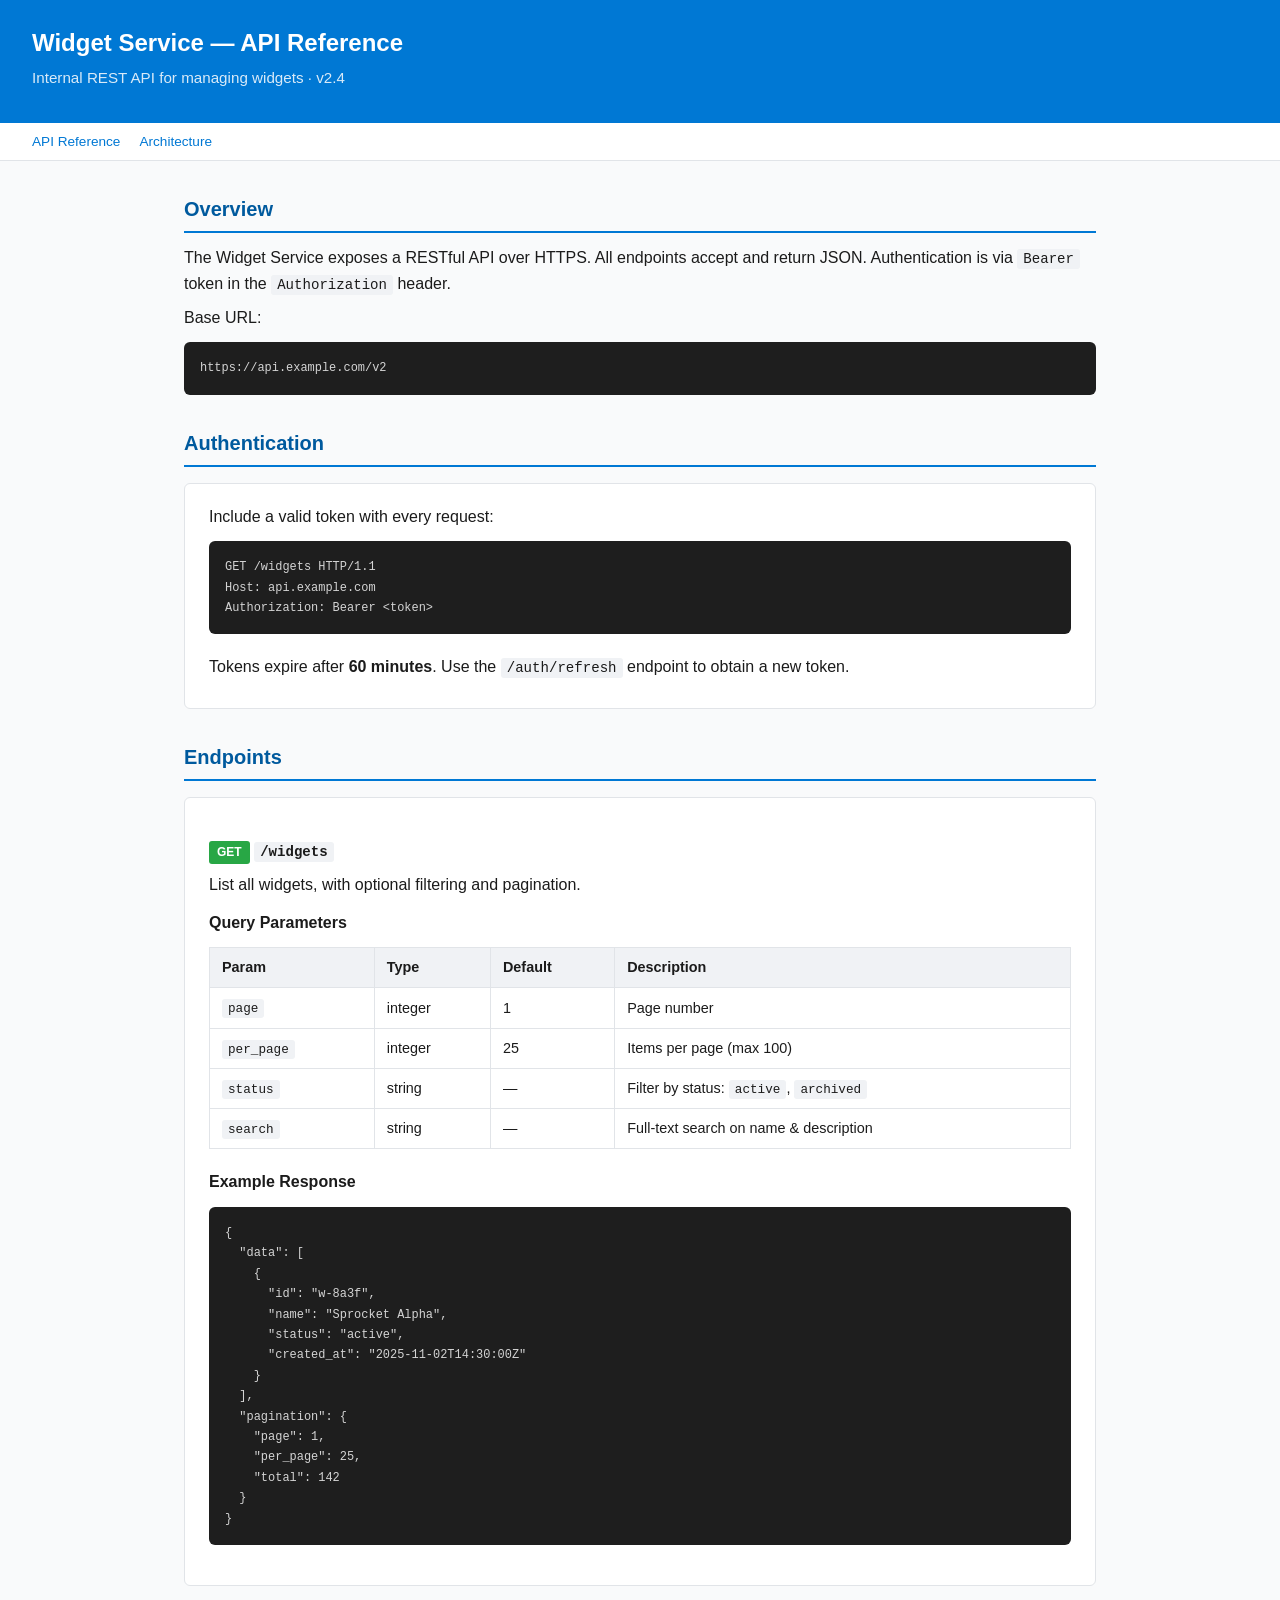
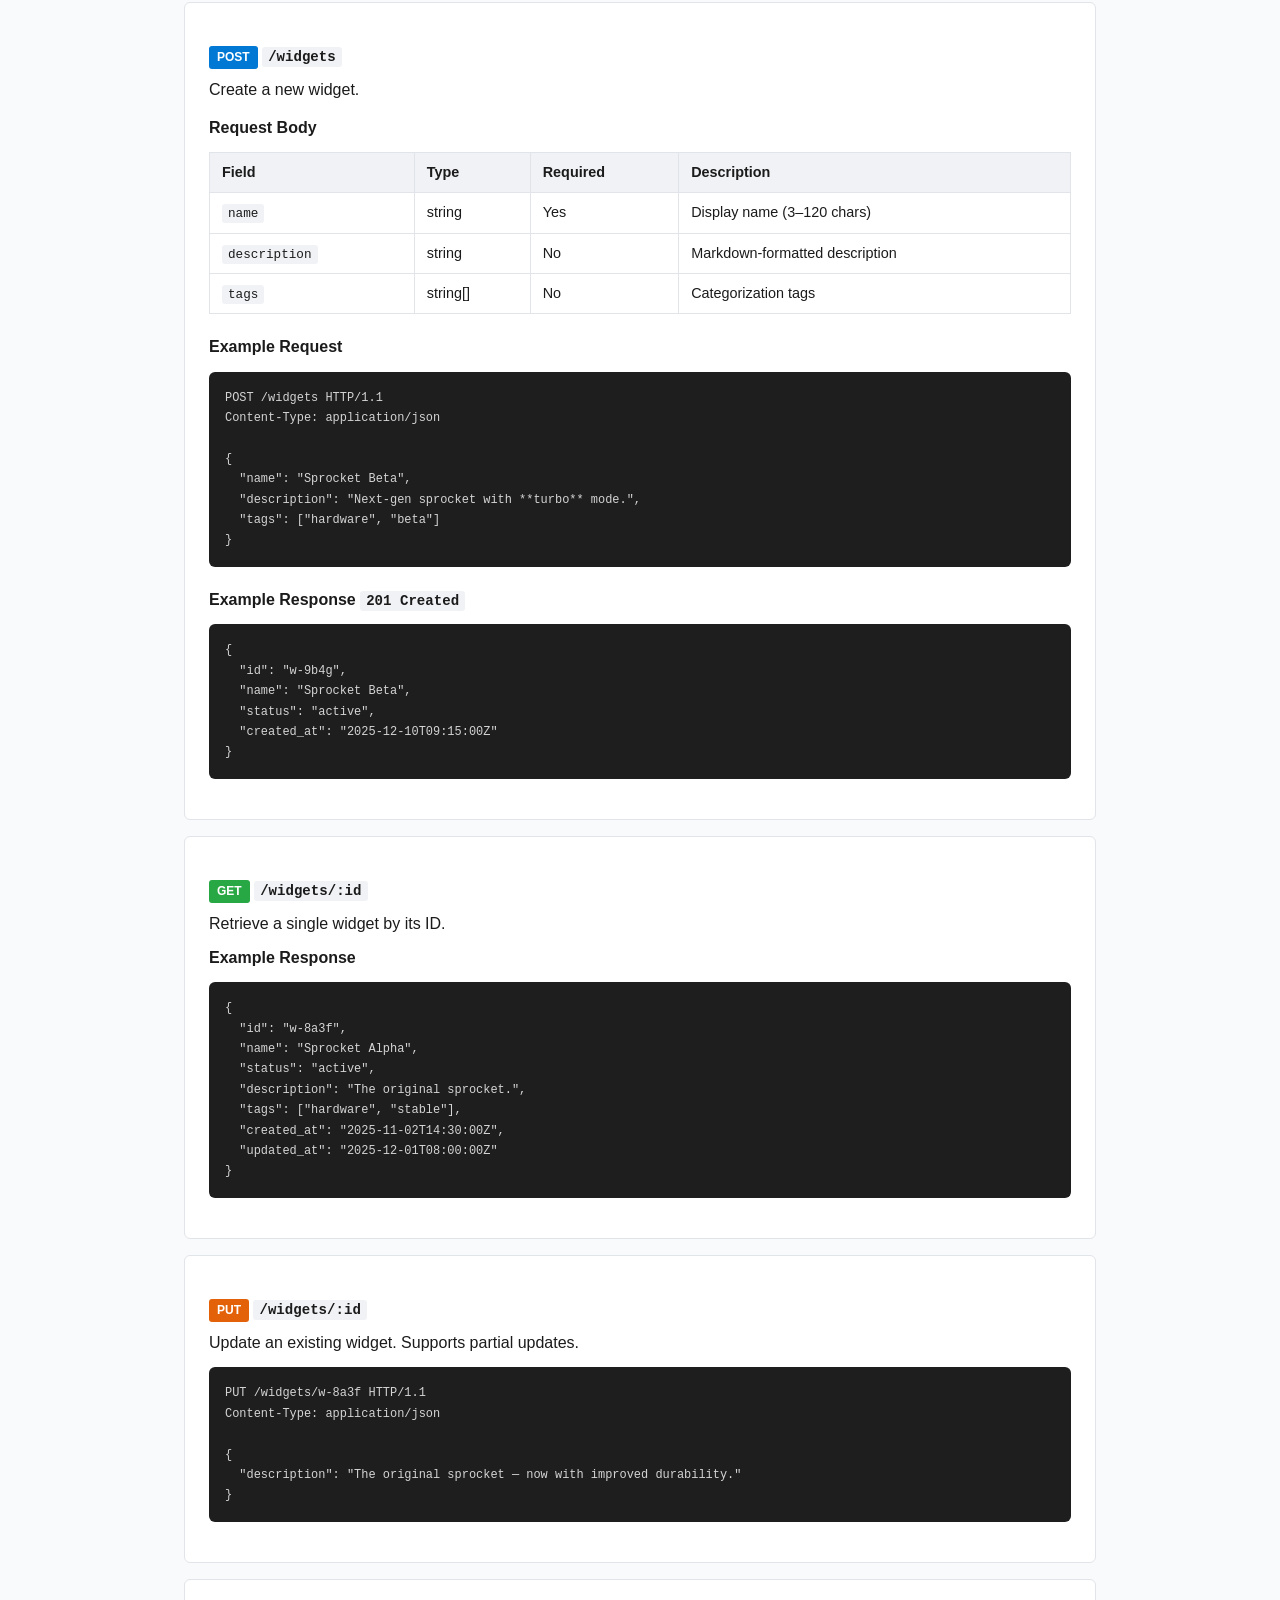
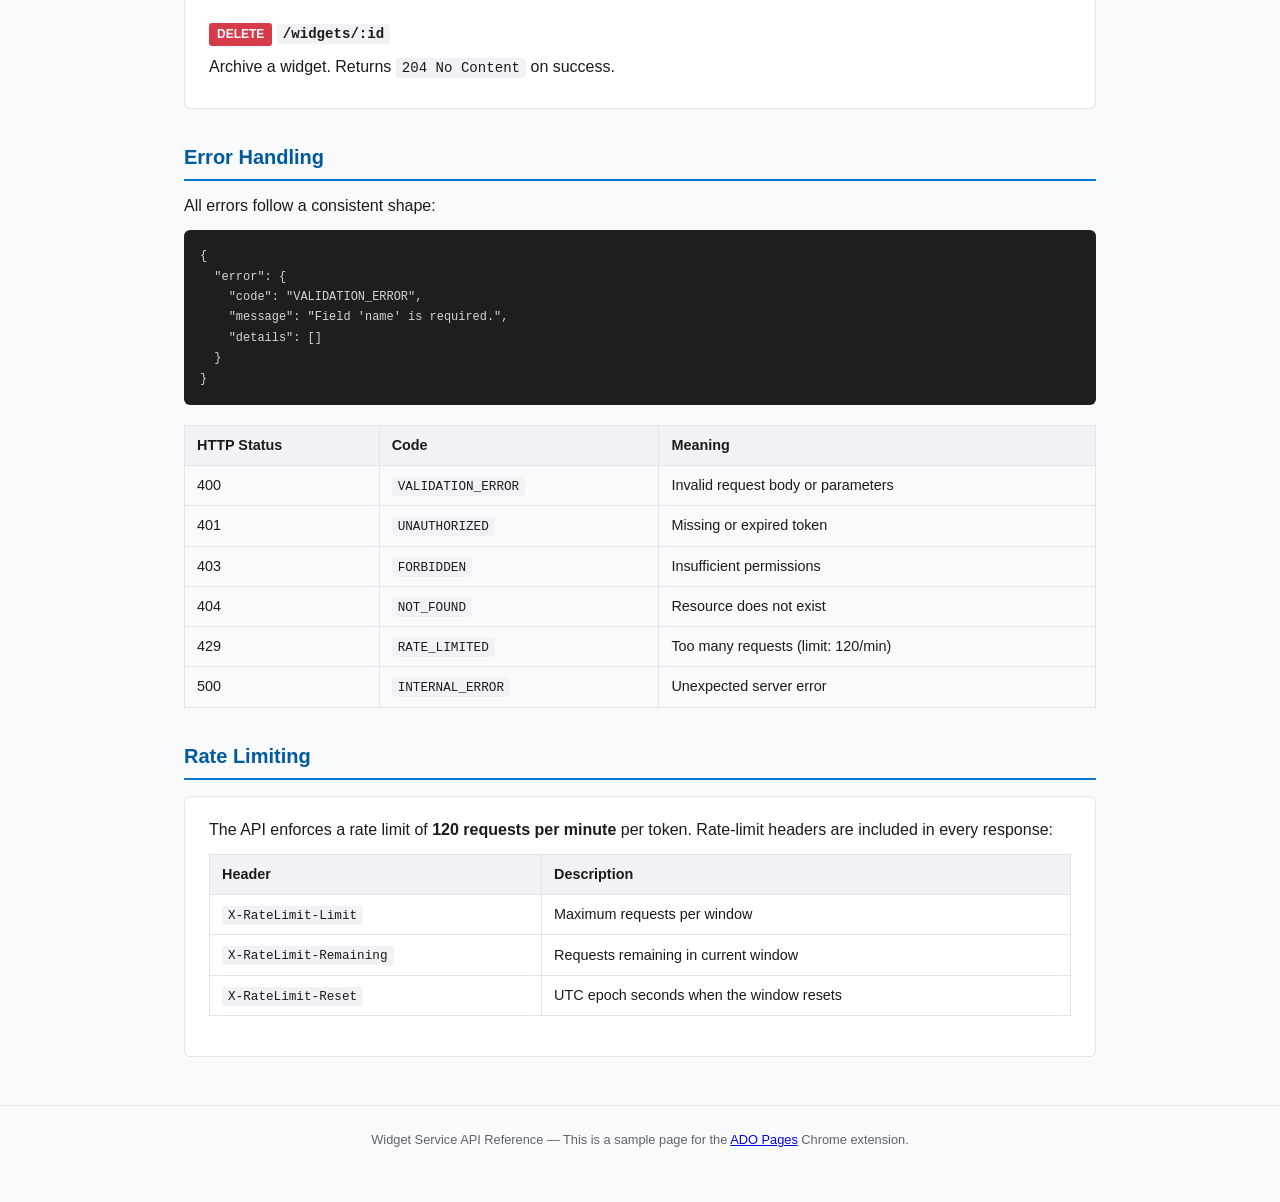
==== docs/api-reference.html @ df61b42a "Add docs/ folder for GitHub Pages" ====
<!DOCTYPE html>
<html lang="en">
<head>
  <meta charset="utf-8">
  <meta name="viewport" content="width=device-width, initial-scale=1">
  <title>Widget Service — API Reference</title>
  <link rel="stylesheet" href="css/style.css">
</head>
<body>

<header>
  <h1>Widget Service — API Reference</h1>
  <p>Internal REST API for managing widgets &middot; v2.4</p>
</header>

<nav class="samples-nav">
  <a href="api-reference.html">API Reference</a>
  <a href="architecture.html">Architecture</a>
</nav>

<main>

<!-- ────────────────────────────────────────────────────────────────────────── -->
<h2>Overview</h2>
<p>
  The Widget Service exposes a RESTful API over HTTPS.
  All endpoints accept and return JSON. Authentication is via
  <code>Bearer</code> token in the <code>Authorization</code> header.
</p>
<p>Base URL:</p>
<pre><code>https://api.example.com/v2</code></pre>

<!-- ────────────────────────────────────────────────────────────────────────── -->
<h2>Authentication</h2>
<div class="card">
  <p>Include a valid token with every request:</p>
<pre><code>GET /widgets HTTP/1.1
Host: api.example.com
Authorization: Bearer &lt;token&gt;</code></pre>
  <p>Tokens expire after <strong>60 minutes</strong>. Use the <code>/auth/refresh</code> endpoint to obtain a new token.</p>
</div>

<!-- ────────────────────────────────────────────────────────────────────────── -->
<h2>Endpoints</h2>

<!-- GET /widgets -->
<div class="card">
  <h3><span class="method-badge get">GET</span> <code>/widgets</code></h3>
  <p>List all widgets, with optional filtering and pagination.</p>

  <h4 style="margin-top:12px">Query Parameters</h4>
  <table>
    <tr><th>Param</th><th>Type</th><th>Default</th><th>Description</th></tr>
    <tr><td><code>page</code></td><td>integer</td><td>1</td><td>Page number</td></tr>
    <tr><td><code>per_page</code></td><td>integer</td><td>25</td><td>Items per page (max 100)</td></tr>
    <tr><td><code>status</code></td><td>string</td><td>&mdash;</td><td>Filter by status: <code>active</code>, <code>archived</code></td></tr>
    <tr><td><code>search</code></td><td>string</td><td>&mdash;</td><td>Full-text search on name &amp; description</td></tr>
  </table>

  <h4>Example Response</h4>
<pre><code>{
  "data": [
    {
      "id": "w-8a3f",
      "name": "Sprocket Alpha",
      "status": "active",
      "created_at": "2025-11-02T14:30:00Z"
    }
  ],
  "pagination": {
    "page": 1,
    "per_page": 25,
    "total": 142
  }
}</code></pre>
</div>

<!-- POST /widgets -->
<div class="card">
  <h3><span class="method-badge post">POST</span> <code>/widgets</code></h3>
  <p>Create a new widget.</p>

  <h4 style="margin-top:12px">Request Body</h4>
  <table>
    <tr><th>Field</th><th>Type</th><th>Required</th><th>Description</th></tr>
    <tr><td><code>name</code></td><td>string</td><td>Yes</td><td>Display name (3–120 chars)</td></tr>
    <tr><td><code>description</code></td><td>string</td><td>No</td><td>Markdown-formatted description</td></tr>
    <tr><td><code>tags</code></td><td>string[]</td><td>No</td><td>Categorization tags</td></tr>
  </table>

  <h4>Example Request</h4>
<pre><code>POST /widgets HTTP/1.1
Content-Type: application/json

{
  "name": "Sprocket Beta",
  "description": "Next-gen sprocket with **turbo** mode.",
  "tags": ["hardware", "beta"]
}</code></pre>

  <h4>Example Response <code>201 Created</code></h4>
<pre><code>{
  "id": "w-9b4g",
  "name": "Sprocket Beta",
  "status": "active",
  "created_at": "2025-12-10T09:15:00Z"
}</code></pre>
</div>

<!-- GET /widgets/:id -->
<div class="card">
  <h3><span class="method-badge get">GET</span> <code>/widgets/:id</code></h3>
  <p>Retrieve a single widget by its ID.</p>

  <h4>Example Response</h4>
<pre><code>{
  "id": "w-8a3f",
  "name": "Sprocket Alpha",
  "status": "active",
  "description": "The original sprocket.",
  "tags": ["hardware", "stable"],
  "created_at": "2025-11-02T14:30:00Z",
  "updated_at": "2025-12-01T08:00:00Z"
}</code></pre>
</div>

<!-- PUT /widgets/:id -->
<div class="card">
  <h3><span class="method-badge put">PUT</span> <code>/widgets/:id</code></h3>
  <p>Update an existing widget. Supports partial updates.</p>

<pre><code>PUT /widgets/w-8a3f HTTP/1.1
Content-Type: application/json

{
  "description": "The original sprocket — now with improved durability."
}</code></pre>
</div>

<!-- DELETE /widgets/:id -->
<div class="card">
  <h3><span class="method-badge delete">DELETE</span> <code>/widgets/:id</code></h3>
  <p>Archive a widget. Returns <code>204 No Content</code> on success.</p>
</div>

<!-- ────────────────────────────────────────────────────────────────────────── -->
<h2>Error Handling</h2>
<p>All errors follow a consistent shape:</p>
<pre><code>{
  "error": {
    "code": "VALIDATION_ERROR",
    "message": "Field 'name' is required.",
    "details": []
  }
}</code></pre>

<table>
  <tr><th>HTTP Status</th><th>Code</th><th>Meaning</th></tr>
  <tr><td>400</td><td><code>VALIDATION_ERROR</code></td><td>Invalid request body or parameters</td></tr>
  <tr><td>401</td><td><code>UNAUTHORIZED</code></td><td>Missing or expired token</td></tr>
  <tr><td>403</td><td><code>FORBIDDEN</code></td><td>Insufficient permissions</td></tr>
  <tr><td>404</td><td><code>NOT_FOUND</code></td><td>Resource does not exist</td></tr>
  <tr><td>429</td><td><code>RATE_LIMITED</code></td><td>Too many requests (limit: 120/min)</td></tr>
  <tr><td>500</td><td><code>INTERNAL_ERROR</code></td><td>Unexpected server error</td></tr>
</table>

<!-- ────────────────────────────────────────────────────────────────────────── -->
<h2>Rate Limiting</h2>
<div class="card">
  <p>The API enforces a rate limit of <strong>120 requests per minute</strong> per token.
     Rate-limit headers are included in every response:</p>
  <table>
    <tr><th>Header</th><th>Description</th></tr>
    <tr><td><code>X-RateLimit-Limit</code></td><td>Maximum requests per window</td></tr>
    <tr><td><code>X-RateLimit-Remaining</code></td><td>Requests remaining in current window</td></tr>
    <tr><td><code>X-RateLimit-Reset</code></td><td>UTC epoch seconds when the window resets</td></tr>
  </table>
</div>

</main>

<footer>
  Widget Service API Reference &mdash; This is a sample page for the
  <a href="https://github.com/vineeththomasalex/ADOPagesExtension">ADO Pages</a> Chrome extension.
</footer>

</body>
</html>
---- docs/css/style.css ----
/* ─── Shared styles for ADO Pages samples ─────────────────────────────────── */

:root {
  --brand:     #0078d4;
  --brand-dk:  #005a9e;
  --bg:        #f9fafb;
  --surface:   #ffffff;
  --text:      #1b1b1b;
  --text-sec:  #5f6368;
  --border:    #e1e4e8;
  --code-bg:   #f0f2f5;
  --radius:    6px;
}

* { box-sizing: border-box; margin: 0; padding: 0; }

body {
  font-family: -apple-system, BlinkMacSystemFont, 'Segoe UI', Roboto, Helvetica, Arial, sans-serif;
  color: var(--text);
  background: var(--bg);
  line-height: 1.6;
}

header {
  background: var(--brand);
  color: #fff;
  padding: 24px 32px;
}
header h1 { font-size: 1.5rem; font-weight: 600; }
header p  { opacity: 0.85; margin-top: 4px; font-size: 0.95rem; }

nav.samples-nav {
  background: var(--surface);
  border-bottom: 1px solid var(--border);
  padding: 8px 32px;
  font-size: 0.85rem;
}
nav.samples-nav a {
  color: var(--brand);
  text-decoration: none;
  margin-right: 16px;
}
nav.samples-nav a:hover { text-decoration: underline; }

main { max-width: 960px; margin: 32px auto; padding: 0 24px; }

h2 {
  font-size: 1.25rem;
  margin: 32px 0 12px;
  padding-bottom: 6px;
  border-bottom: 2px solid var(--brand);
  color: var(--brand-dk);
}

h3 { font-size: 1rem; margin: 20px 0 8px; }

p, li { margin-bottom: 8px; }
ul, ol { padding-left: 24px; }

table {
  width: 100%;
  border-collapse: collapse;
  margin: 12px 0 20px;
  font-size: 0.9rem;
}
th, td {
  text-align: left;
  padding: 8px 12px;
  border: 1px solid var(--border);
}
th { background: var(--code-bg); font-weight: 600; }

code {
  font-family: 'Cascadia Code', 'Fira Code', Consolas, monospace;
  background: var(--code-bg);
  padding: 2px 6px;
  border-radius: 3px;
  font-size: 0.88em;
}

pre {
  background: #1e1e1e;
  color: #d4d4d4;
  padding: 16px;
  border-radius: var(--radius);
  overflow-x: auto;
  margin: 12px 0 20px;
  font-size: 0.85rem;
  line-height: 1.5;
}
pre code { background: none; padding: 0; color: inherit; }

.card {
  background: var(--surface);
  border: 1px solid var(--border);
  border-radius: var(--radius);
  padding: 20px 24px;
  margin: 16px 0;
}

.method-badge {
  display: inline-block;
  padding: 2px 8px;
  border-radius: 3px;
  font-size: 0.75rem;
  font-weight: 700;
  color: #fff;
  text-transform: uppercase;
}
.method-badge.get    { background: #28a745; }
.method-badge.post   { background: #0078d4; }
.method-badge.put    { background: #e36209; }
.method-badge.delete { background: #d73a49; }

.status-badge {
  display: inline-block;
  padding: 2px 10px;
  border-radius: 10px;
  font-size: 0.8rem;
  font-weight: 600;
}
.status-badge.healthy  { background: #dcffe4; color: #1a7f37; }
.status-badge.degraded { background: #fff8c5; color: #9a6700; }
.status-badge.down     { background: #ffe2e0; color: #cf222e; }

footer {
  text-align: center;
  padding: 24px;
  font-size: 0.8rem;
  color: var(--text-sec);
  border-top: 1px solid var(--border);
  margin-top: 48px;
}

/* ─── Architecture diagram (SVG-in-HTML) ──────────────────────────────────── */

.arch-diagram {
  overflow-x: auto;
  margin: 24px 0;
  text-align: center;
}
.arch-diagram svg text {
  font-family: -apple-system, BlinkMacSystemFont, 'Segoe UI', Roboto, sans-serif;
}
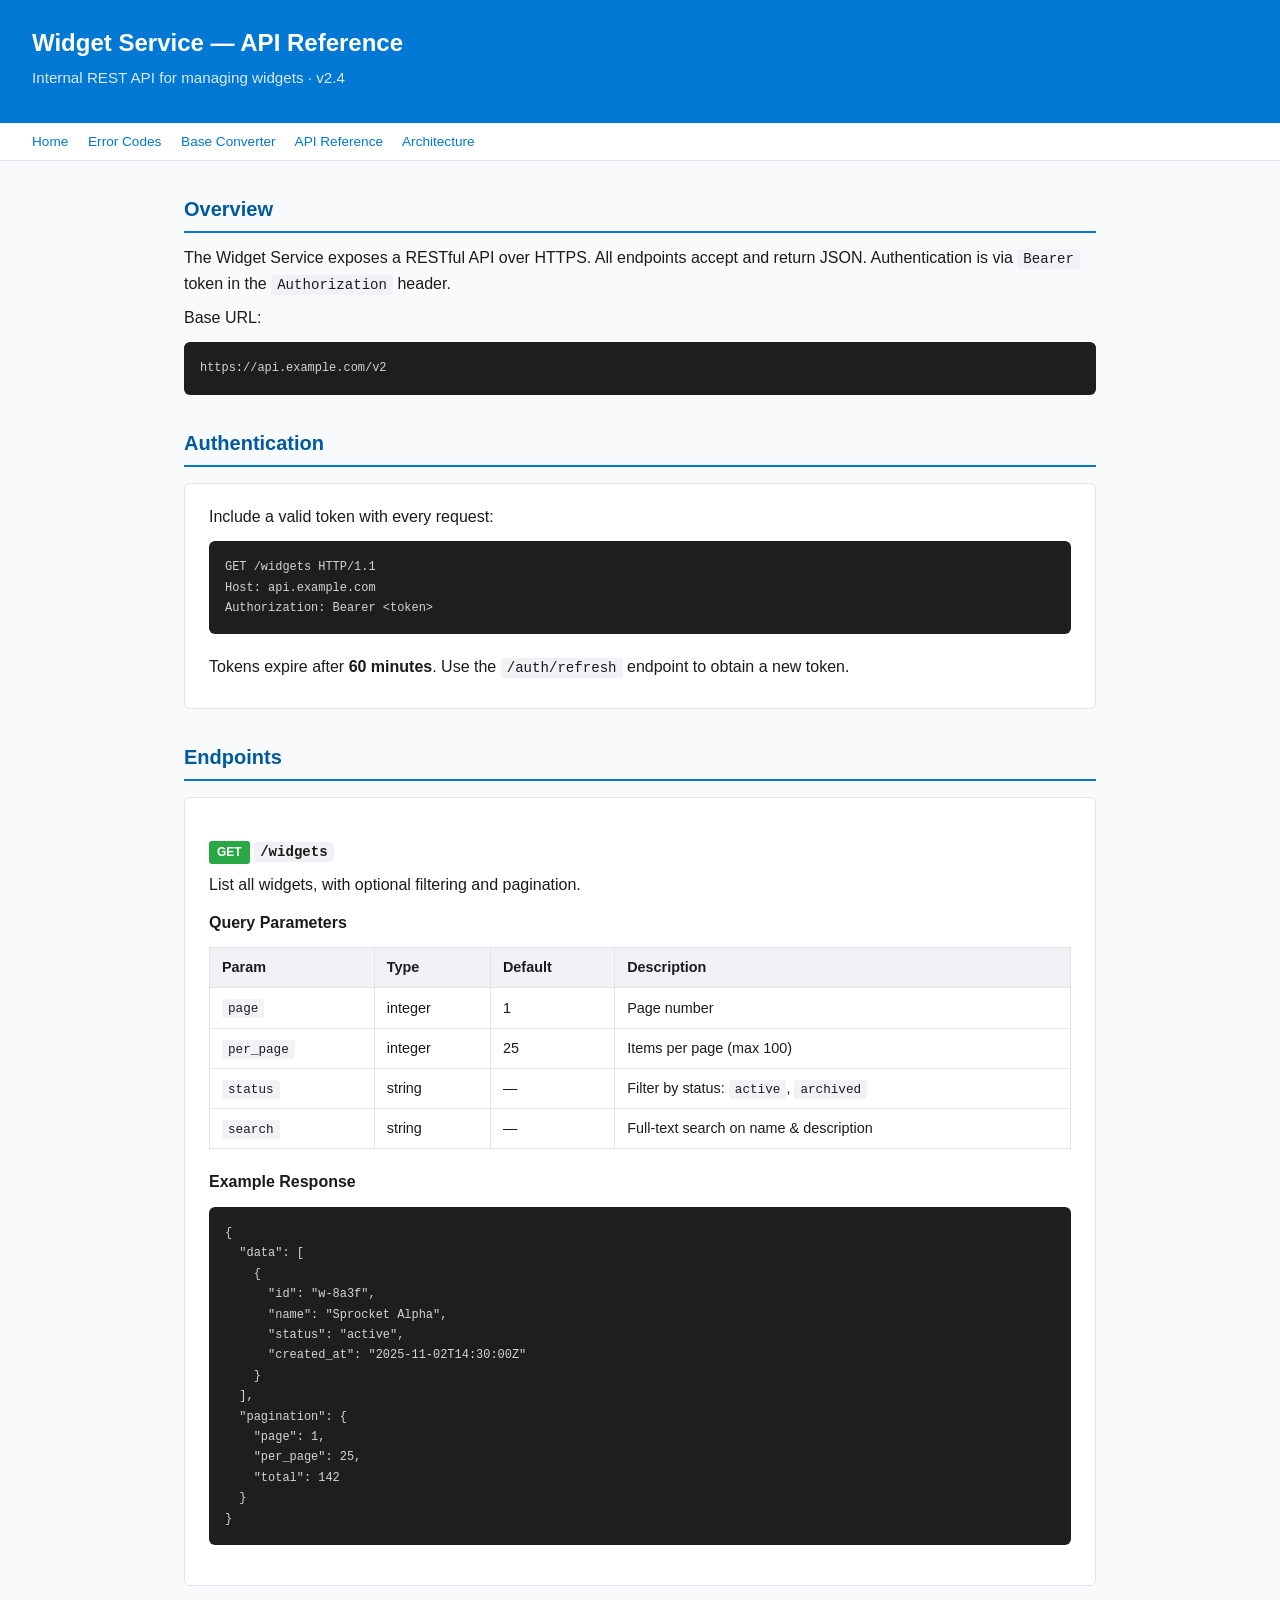
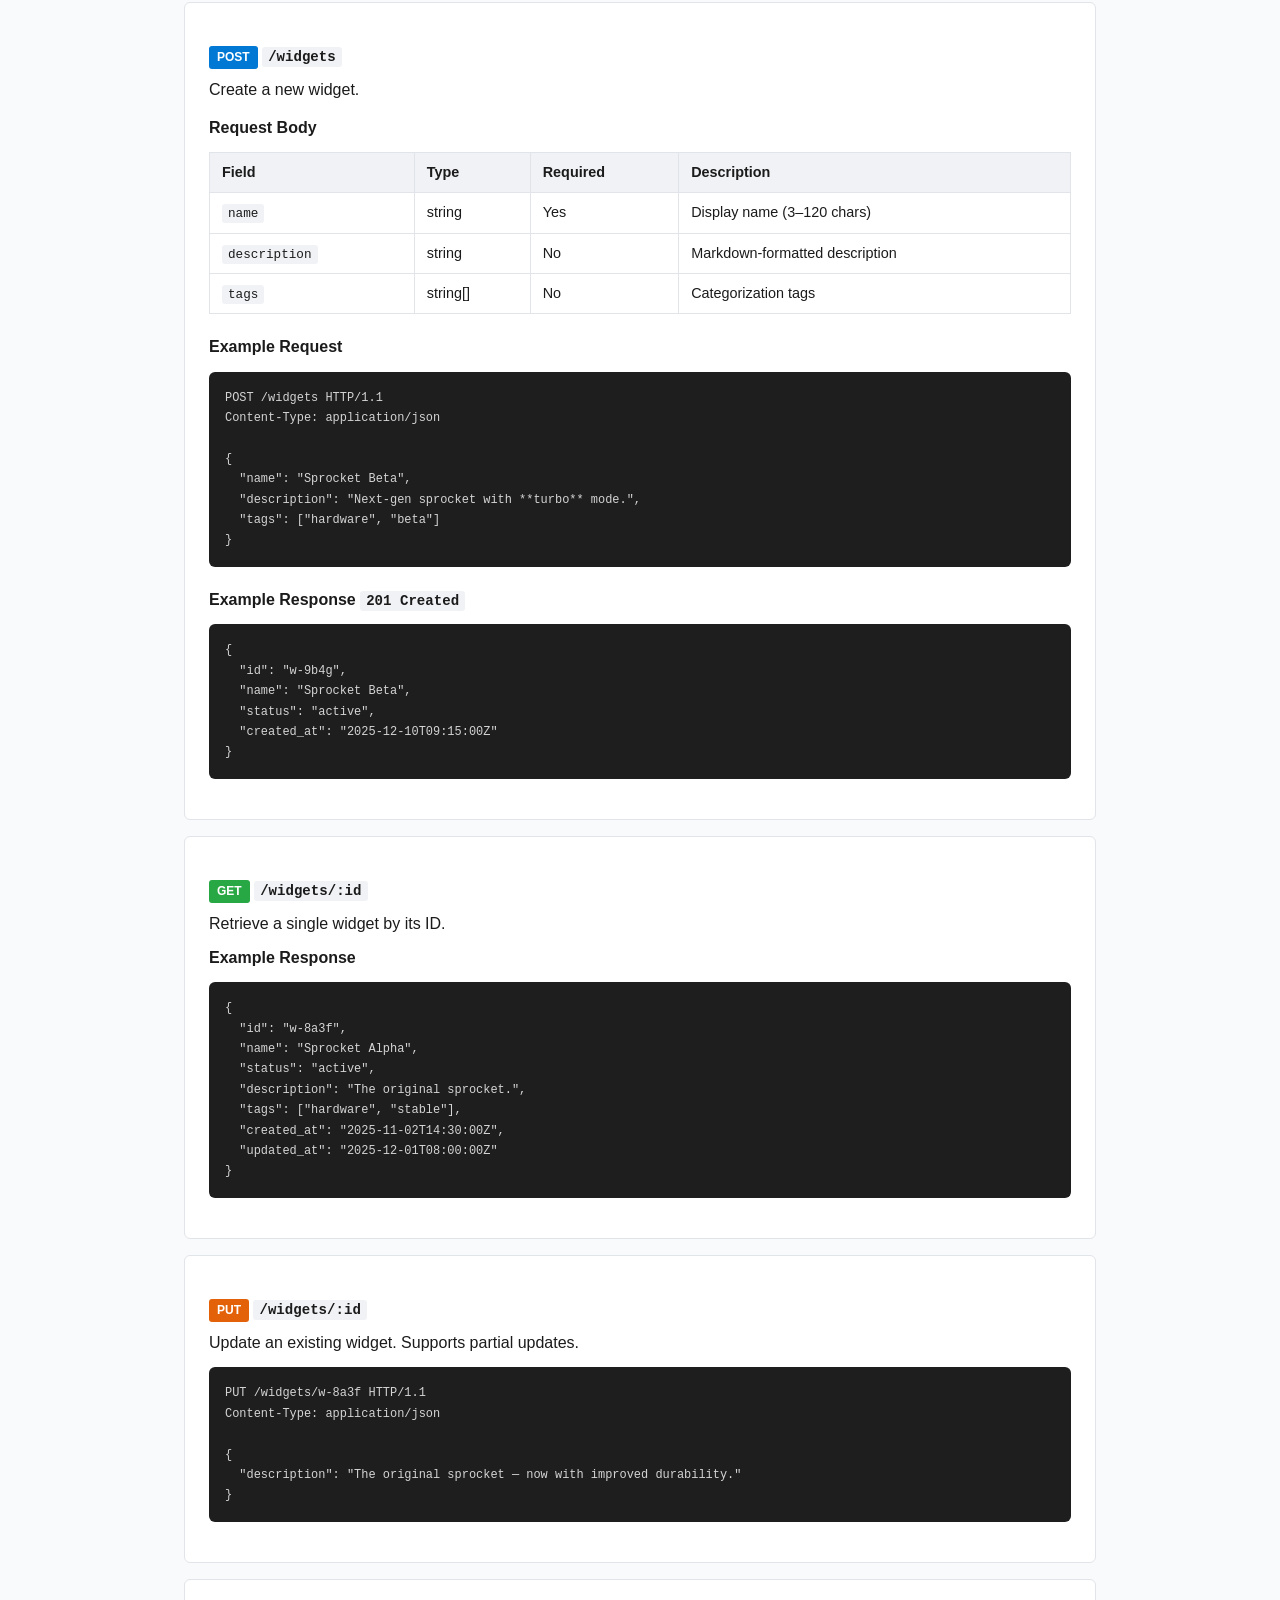
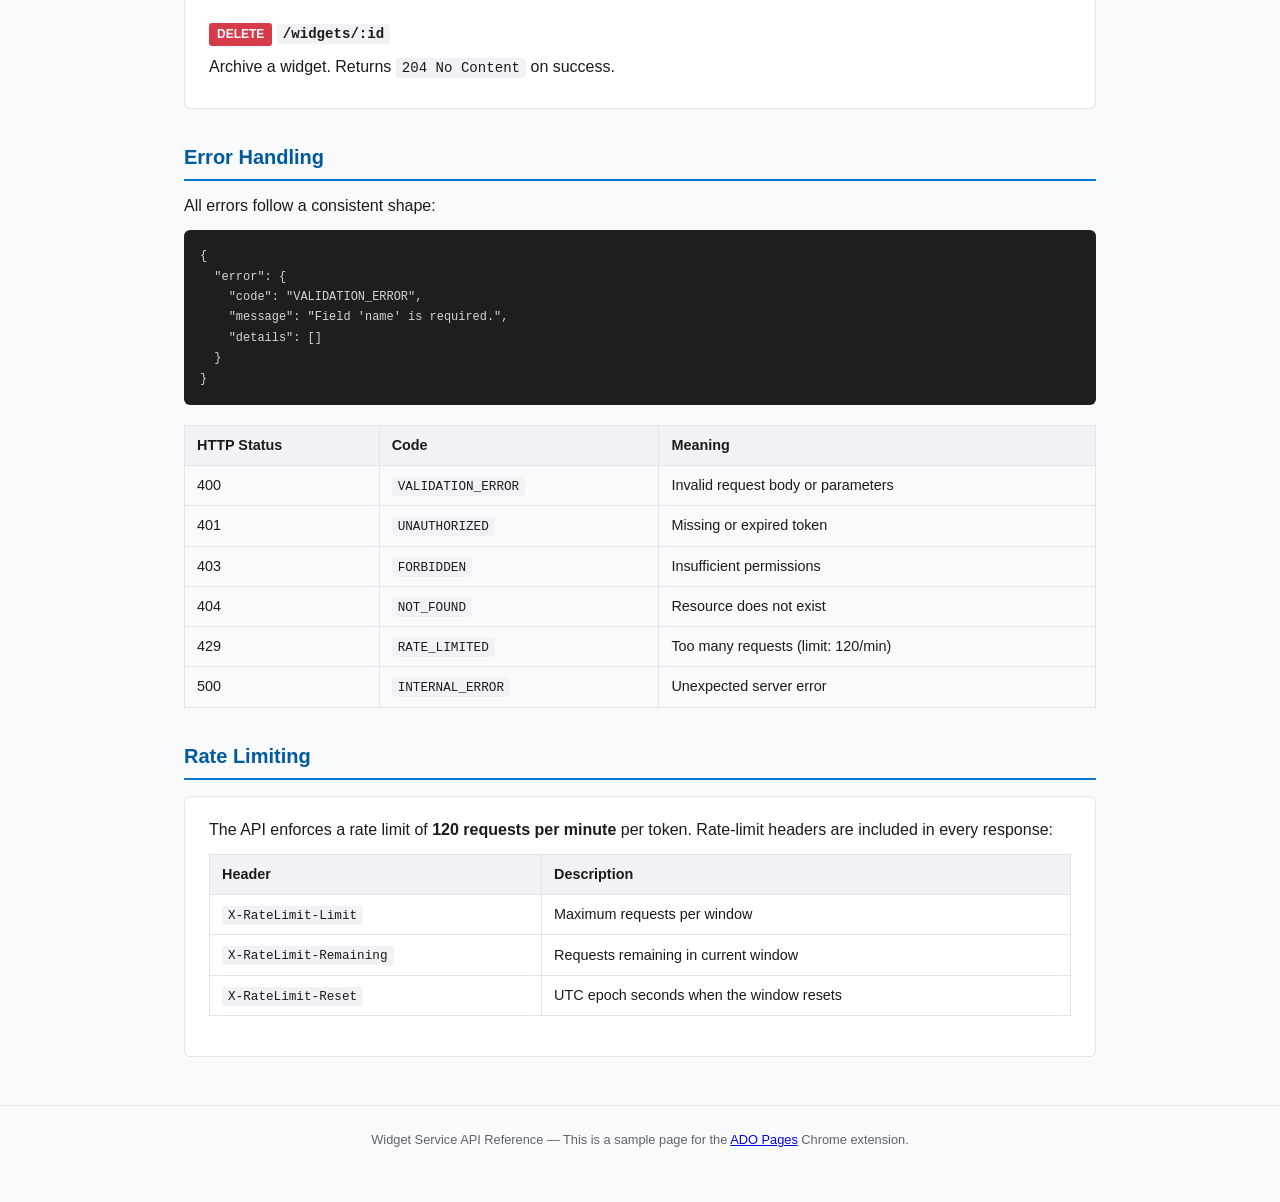
==== commit 8b41462a: "Add error code lookup and base converter tools" ====
--- a/docs/api-reference.html
+++ b/docs/api-reference.html
@@ -14,6 +14,9 @@
 </header>
 
 <nav class="samples-nav">
+  <a href="index.html">Home</a>
+  <a href="error-codes.html">Error Codes</a>
+  <a href="base-converter.html">Base Converter</a>
   <a href="api-reference.html">API Reference</a>
   <a href="architecture.html">Architecture</a>
 </nav>
